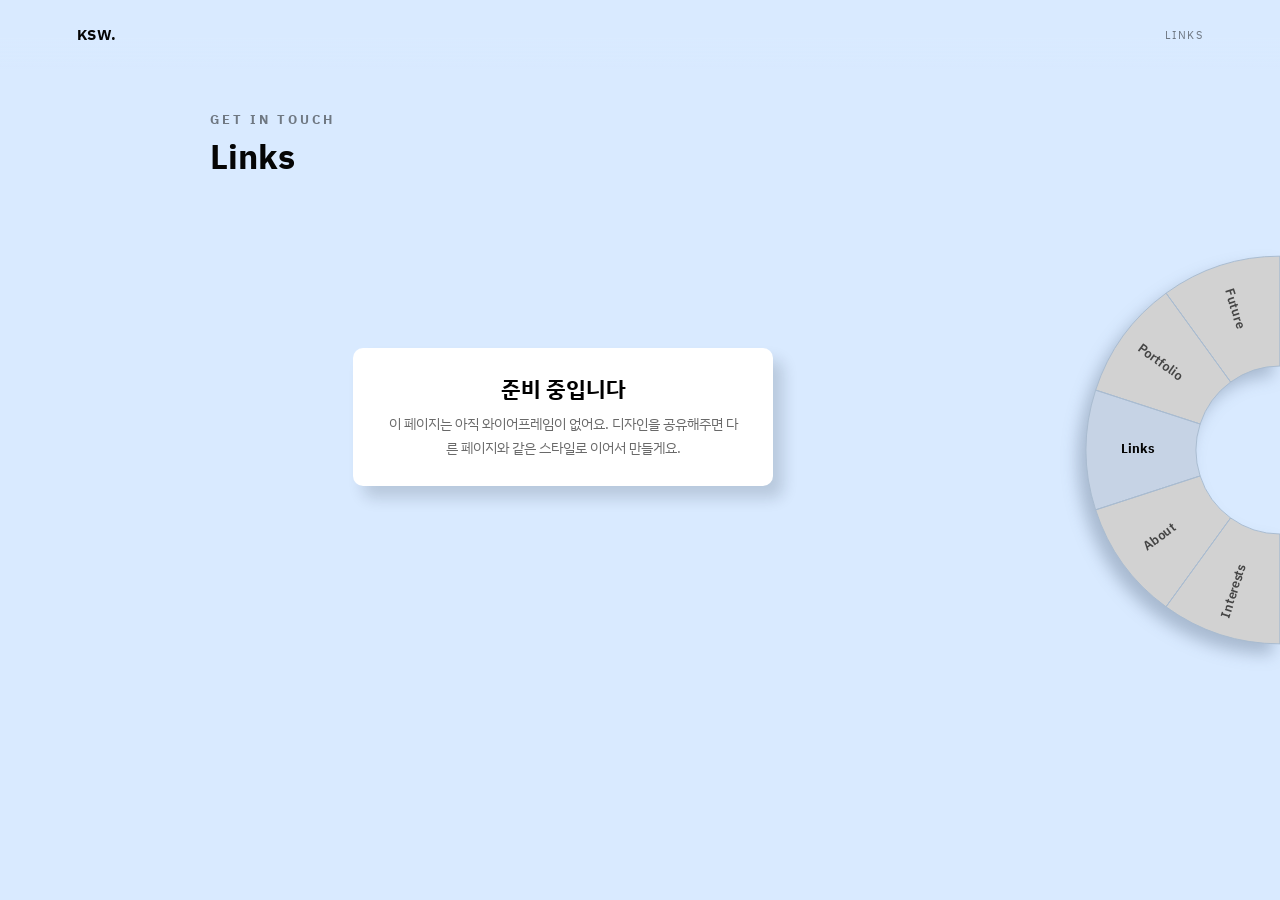
==== links.html @ 8eec10b5 "1st commit" ====
<!doctype html>
<html lang="ko">
  <head>
    <meta charset="UTF-8" />
    <meta name="viewport" content="width=device-width, initial-scale=1.0" />
    <title>Links — 김승원</title>
    <link rel="stylesheet" href="Styles/Default_styles.css" />
    <link rel="stylesheet" href="Styles/wheel-menu.css" />
    <link rel="stylesheet" href="Styles/subpage.css" />
    <script src="Scripts/wheel-menu.js" defer></script>
  </head>
  <body class="subpage-body">
    <nav class="subpage-nav">
      <a class="subpage-logo" href="index.html">KSW</a>
      <span class="subpage-crumb">Links</span>
    </nav>

    <main class="subpage-page">
      <nav class="wheel-wrap" data-wheel-menu data-active="Links" aria-label="주요 메뉴">
        <svg viewBox="0 0 520 520" preserveAspectRatio="none" xmlns="http://www.w3.org/2000/svg"></svg>
      </nav>

      <div class="subpage-container">
        <div>
          <p class="subpage-eyebrow">Get In Touch</p>
          <h1 class="subpage-title">Links</h1>
        </div>

        <div class="stub-panel">
          <div class="content-card">
            <h2>준비 중입니다</h2>
            <p>이 페이지는 아직 와이어프레임이 없어요. 디자인을 공유해주면 다른 페이지와 같은 스타일로 이어서 만들게요.</p>
          </div>
        </div>
      </div>
    </main>
  </body>
</html>
---- Styles/Default_styles.css ----
@import url('https://fonts.googleapis.com/css2?family=IBM+Plex+Sans+KR:wght@300;400;500;600;700;800;900&display=swap');

:root {
  --page-bg: #dce9fb;
  --box: #adadad;
  --ink: #050505;
  --wheel: #c7c7c7;
  --wheel-line: #1a1a1a;
}

/* Design system variables from spec */
:root {
  --design-bg: #d9eaff;
  --base-gap: 45px;
  --wide-gap: 70px;
  --shadow-x: 10px;
  --shadow-y: 12px;
  --shadow-blur: 15px;
  --shadow-color: rgba(15, 24, 38, 0.16);
  --font-ui: "IBM Plex Sans KR", Pretendard, "Noto Sans KR", Arial, sans-serif;
  --text-regular-size: 25px;
  --text-emphasis-size: 45px;
  --text-subject-size: 70px;
  --text-regular-leading: 45px;
  --text-emphasis-leading: 45px;
  --text-subject-leading: 70px;
}

* {
  box-sizing: border-box;
}

/* smooth crossfade + gentle scale when navigating between pages */
@view-transition {
  navigation: auto;
}
@keyframes vt-fade-in {
  from {
    opacity: 0;
    transform: scale(0.98);
  }
  to {
    opacity: 1;
    transform: scale(1);
  }
}
@keyframes vt-fade-out {
  from {
    opacity: 1;
    transform: scale(1);
  }
  to {
    opacity: 0;
    transform: scale(1.02);
  }
}
::view-transition-old(root) {
  animation: 280ms cubic-bezier(0.4, 0, 0.2, 1) both vt-fade-out;
}
::view-transition-new(root) {
  animation: 280ms cubic-bezier(0.4, 0, 0.2, 1) both vt-fade-in;
}

html,
body {
  margin: 0;
  min-height: 100%;
}

body {
  min-width: 320px;
  overflow: hidden;
  background: var(--page-bg);
  font-family: var(--font-ui);
  -webkit-font-smoothing: antialiased;
  -moz-osx-font-smoothing: grayscale;
}

.intro-page {
  position: relative;
  min-height: 100vh;
  overflow: hidden;
  background: var(--page-bg);
  display: flex;
  align-items: center;
  justify-content: center;
  padding: 40px 0;
}

.photo-stack {
  position: absolute;
  left: 6.5%;
  top: 18%;
  width: 300px;
  height: 360px;
}

.photo-card {
  position: absolute;
  margin: 0;
  background: #c4c4c4;
  border: 1.5px solid rgba(15, 24, 38, 0.24);
  box-shadow: 14px 16px 32px rgba(0, 0, 0, 0.18);
}

.photo-card--note {
  z-index: 3;
  left: 0;
  top: 0;
  width: 150px;
  height: 150px;
  display: grid;
  place-items: center;
}
.photo-card--middle {
  z-index: 2;
  left: 100px;
  top: 92px;
  width: 170px;
  height: 160px;
}
.photo-card--bottom {
  z-index: 1;
  left: 38px;
  top: 230px;
  width: 220px;
  height: 150px;
}
.photo-card figcaption {
  padding: 1rem;
  color: #1d1d1d;
  font-size: clamp(0.95rem, 1.25vw, 1.05rem);
  font-weight: 600;
  line-height: 1.45;
  text-align: center;
}

.intro-copy {
  position: absolute;
  top: 50%;
  left: 50%;
  transform: translate(-50%, -50%);
  width: min(780px, 84vw);
  z-index: 2;
  text-align: center;
  color: var(--ink);
}
.intro-role {
  margin: 0;
  font-size: clamp(2.6rem, 4vw, 4.4rem);
  font-weight: 800;
  line-height: 1.08;
  letter-spacing: 0.02em;
  text-transform: uppercase;
}
.intro-name {
  position: relative;
  margin: 0.35rem 0 0;
  font-size: clamp(5.8rem, 11vw, 9.8rem);
  font-weight: 900;
  line-height: 0.92;
  letter-spacing: -0.12em;
  text-shadow: 10px 12px 20px rgba(0, 0, 0, 0.18);
}

.wheel-wrap {
  position: absolute;
  top: 50%;
  right: 5.5%;
  margin: 0;
  width: min(340px, 28vw);
  aspect-ratio: 360 / 520;
  transform: translateY(-50%);
}

.page-anchor-section {
  margin: 0 auto 1.5rem;
  padding: 1.25rem 1.5rem;
  max-width: 44rem;
  background: rgba(255, 255, 255, 0.74);
  border: 1px solid rgba(15, 24, 38, 0.16);
  border-radius: 16px;
  box-shadow: 0 10px 24px rgba(15, 24, 38, 0.1);
}

.page-anchor-section h2 {
  margin: 0 0 0.4rem;
  font-size: clamp(1.2rem, 2vw, 1.6rem);
}

.page-anchor-section p {
  margin: 0;
  line-height: 1.6;
}

.wheel-wrap svg {
  width: 100%;
  height: 100%;
  overflow: visible;
}

.wedge-group {
  cursor: pointer;
  transition: transform 0.2s ease;
}

.wedge-path {
  fill: var(--wheel);
  stroke: var(--wheel-line);
  stroke-width: 1.4px;
  transition: fill 0.2s ease;
}

.wedge-group:hover .wedge-path,
.wedge-group:focus-within .wedge-path {
  fill: #9fb4ce;
}

.wedge-label {
  font-family: inherit;
  font-weight: 600;
  font-size: 15px;
  fill: #3a3a3a;
  pointer-events: none;
}

.wedge-label-active {
  font-size: 19px;
  font-weight: 800;
  fill: var(--ink);
}

@media (max-width: 700px) {
  body {
    overflow-x: hidden;
    overflow-y: auto;
  }
  .intro-page {
    min-height: 780px;
  }
  .photo-stack {
    left: 6%;
    top: 43%;
    width: 51%;
    height: 42%;
  }
  .intro-copy {
    top: 9%;
    left: 6%;
    text-align: left;
  }
  .intro-role {
    font-size: clamp(1.8rem, 8vw, 2.5rem);
  }
  .intro-name {
    font-size: clamp(5.2rem, 22vw, 7rem);
  }
  .wheel-wrap {
    top: auto;
    right: -28%;
    bottom: 5%;
    width: min(360px, 70vw);
  }
}
---- Styles/wheel-menu.css ----
/* Reusable semicircular wheel menu. Override .wheel-wrap placement per page as needed. */
.wheel-wrap {
  --wheel-fill: #d2d2d2;
  --wheel-divider: #a9bbd0;
  --wheel-hover: #9fb4ce;
  --wheel-label: #454545;
  --wheel-active: #050505;
  --wheel-base-width: 360px;
  --wheel-base-height: 520px;
  --wheel-base-font: 25px;
  --wheel-base-active-font: 31px;
  position: fixed;
  top: 50%;
  right: 0;
  margin: 0;
  width: min(420px, 36vw);
  aspect-ratio: var(--wheel-base-width) / var(--wheel-base-height);
  transform: translateY(-50%);
  z-index: 4;
  pointer-events: none;
}

.wheel-wrap svg {
  width: 100%;
  height: 100%;
  display: block;
  margin: 0;
  padding: 0;
  overflow: visible;
  pointer-events: auto;
  filter: drop-shadow(-8px 10px 8px rgba(42, 61, 85, 0.28));
  transform-box: fill-box;
  transform-origin: center center;
}

.wheel-wrap.wheel-transitioning svg {
  animation: wheel-spin 0.52s ease-in-out forwards;
}

@keyframes wheel-spin {
  from {
    transform: rotate(0deg);
  }
  to {
    transform: rotate(360deg);
  }
}

.wheel-wrap a {
  text-decoration: none;
}

.wedge-group {
  cursor: pointer;
  transition: transform 0.2s ease;
  transform-origin: center center;
  pointer-events: auto;
}

.wedge-path {
  fill: var(--wheel-fill);
  stroke: var(--wheel-divider);
  stroke-width: 1.2px;
  transition: fill 0.2s ease;
}

.wedge-path-active {
  fill: #c6d3e5;
}

.wedge-group:hover .wedge-path,
.wedge-group:focus-within .wedge-path {
  fill: var(--wheel-hover);
}

.wheel-divider {
  stroke: var(--wheel-divider);
  stroke-width: 1px;
  pointer-events: none;
}

.wedge-label {
  font-family: "IBM Plex Sans KR", Arial, sans-serif;
  font-size: calc(var(--wheel-base-font) * (100vw / 1728));
  font-weight: 600;
  fill: var(--wheel-label);
  pointer-events: none;
}

.wedge-label-active {
  font-size: calc(var(--wheel-base-active-font) * (100vw / 1728));
  font-weight: 700;
  fill: var(--wheel-active);
}

.wheel-hub {
  fill: transparent;
  stroke: none;
}
---- Styles/subpage.css ----
/* ============================================================
   subpage.css — shared foundation for every content page
   (About / Interests / Future / Portfolio / Links).

   Load order on a subpage:
     Default_styles.css  -> global tokens + hero page
     wheel-menu.css       -> the wheel nav component
     subpage.css           -> THIS file: shared subpage layout
     [page].css (optional)-> page-specific tweaks (e.g. about.css)
   ============================================================ */

body.subpage-body {
  overflow-x: hidden;
  overflow-y: auto;
  background: var(--design-bg, var(--page-bg));
}

.subpage-page {
  position: relative;
  min-height: 100vh;
  padding: 110px max(6vw, 40px) 140px;
  display: block;
}

/* sticky top bar: site logo + current page name */
.subpage-nav {
  position: fixed;
  top: 0;
  left: 0;
  right: 0;
  display: flex;
  align-items: center;
  justify-content: space-between;
  padding: 24px max(6vw, 40px);
  z-index: 30;
  background: linear-gradient(var(--design-bg, var(--page-bg)) 55%, transparent);
  pointer-events: none;
}
.subpage-nav a,
.subpage-nav span {
  pointer-events: auto;
}
.subpage-logo {
  font-weight: 800;
  font-size: 15px;
  letter-spacing: 0.5px;
  color: var(--ink);
  text-decoration: none;
}
.subpage-logo::after {
  content: ".";
}
.subpage-crumb {
  font-size: 11px;
  letter-spacing: 1.5px;
  text-transform: uppercase;
  color: rgba(5, 5, 5, 0.5);
}

/* main content column: leaves room on the right for the fixed wheel */
.subpage-container {
  width: min(860px, 94%);
  margin: 0 auto;
  padding-right: min(160px, 12vw);
  display: flex;
  flex-direction: column;
  gap: var(--wide-gap, 56px);
}

.subpage-eyebrow {
  font-weight: 800;
  font-size: 12.5px;
  letter-spacing: 3px;
  text-transform: uppercase;
  color: rgba(5, 5, 5, 0.5);
  margin: 0 0 6px;
}
.subpage-title {
  margin: 0;
  font-size: clamp(24px, 3vw, 34px);
  font-weight: 800;
  color: var(--ink);
}

/* generic white content card */
.content-card {
  background: #fff;
  border-radius: 10px;
  padding: 26px 30px;
  margin-bottom: 24px;
  box-shadow: var(--shadow-x, 10px) var(--shadow-y, 12px) var(--shadow-blur, 15px)
    var(--shadow-color, rgba(15, 24, 38, 0.16));
}

/* placeholder for a photo not yet supplied */
.placeholder-photo {
  background: var(--box, #adadad);
  border: 1.5px solid rgba(15, 24, 38, 0.24);
  box-shadow: var(--shadow-x, 10px) var(--shadow-y, 12px) var(--shadow-blur, 15px)
    var(--shadow-color, rgba(15, 24, 38, 0.16));
  display: flex;
  align-items: center;
  justify-content: center;
  flex-direction: column;
  gap: 8px;
  text-align: center;
  color: #2b2b2b;
  flex-shrink: 0;
}
.placeholder-photo svg {
  width: 30px;
  height: 30px;
  opacity: 0.55;
}
.placeholder-photo span {
  font-size: 12px;
  line-height: 1.5;
  padding: 0 10px;
}

/* two-photo overlapping collage, used by interest cards etc. */
.photo-collage {
  position: relative;
  flex: 0 0 150px;
  width: 150px;
  height: 150px;
}
.photo-collage .placeholder-photo {
  position: absolute;
}
.photo-collage .collage-back {
  left: 0;
  top: 20%;
  width: 78%;
  height: 80%;
  z-index: 1;
}
.photo-collage .collage-front {
  right: 0;
  top: 0;
  width: 56%;
  height: 56%;
  z-index: 2;
}

/* a row pairing a photo (placeholder or collage) with a text card */
.info-row {
  display: flex;
  gap: 22px;
  align-items: stretch;
}
.info-row.reverse {
  flex-direction: row-reverse;
}
.info-row .content-card {
  flex: 1;
  display: flex;
  flex-direction: column;
  justify-content: center;
  gap: 8px;
}
.info-row-title {
  font-size: 18px;
  font-weight: 800;
  color: var(--ink);
}
.info-row-text {
  margin: 0;
  font-size: 13.5px;
  line-height: 1.75;
  color: rgba(5, 5, 5, 0.65);
}

/* a wide, emphasized quote banner */
.quote-card {
  background: #fff;
  border-radius: 12px;
  box-shadow: 0 24px 64px rgba(15, 24, 38, 0.18);
  padding: 36px 40px;
  text-align: center;
}
.quote-card p {
  margin: 0;
  font-weight: 900;
  font-size: var(--text-emphasis-size, 32px);
  line-height: var(--text-emphasis-leading, 1.4);
}

/* typography scale (design spec) */
.text-regular {
  font-size: var(--text-regular-size, 16px);
  line-height: var(--text-regular-leading, 1.6);
  font-weight: 400;
}
.text-emphasis {
  font-size: var(--text-emphasis-size, 22px);
  line-height: var(--text-emphasis-leading, 1.4);
  font-weight: 700;
}
.text-subject {
  font-size: var(--text-subject-size, 34px);
  line-height: var(--text-subject-leading, 1.15);
  font-weight: 900;
}

/* image size utilities (design spec) */
.img-small {
  width: 200px;
  height: 200px;
  object-fit: cover;
}
.img-medium {
  width: 300px;
  height: 300px;
  object-fit: cover;
}
.img-large {
  width: 600px;
  height: 400px;
  object-fit: cover;
}

/* textbox size utilities (design spec) */
.box-main {
  width: 100%;
  max-width: 700px;
  min-height: 300px;
  border-radius: 10px;
}
.box-sub {
  width: 100%;
  max-width: 700px;
  min-height: 250px;
  border-radius: 10px;
}
.box-medium {
  width: 100%;
  max-width: 700px;
  min-height: 200px;
  border-radius: 10px;
}
.box-link {
  width: 100%;
  max-width: 700px;
  min-height: 100px;
  border-radius: 10px;
}

/* "coming soon" placeholder used by pages not designed yet */
.stub-panel {
  min-height: 40vh;
  display: flex;
  align-items: center;
  justify-content: center;
  text-align: center;
}
.stub-panel .content-card {
  max-width: 420px;
}
.stub-panel h2 {
  margin: 0 0 8px;
  font-size: 22px;
  font-weight: 800;
}
.stub-panel p {
  margin: 0;
  font-size: 14px;
  line-height: 1.7;
  color: rgba(5, 5, 5, 0.6);
}

/* wheel fixed to the right edge, always visible while scrolling */
.subpage-page .wheel-wrap {
  position: fixed;
  top: 50%;
  right: 0;
  transform: translateY(-50%);
  z-index: 40;
}

@media (max-width: 900px) {
  .subpage-page {
    padding: 90px 24px 260px;
  }
  .subpage-container {
    padding-right: 0;
  }
  .info-row,
  .info-row.reverse {
    flex-direction: column;
  }
  .photo-collage {
    width: 100%;
    height: 140px;
  }
  .subpage-page .wheel-wrap {
    position: fixed;
    top: auto;
    bottom: 4px;
    right: -26%;
    transform: none;
    width: min(360px, 70vw);
    opacity: 0.92;
  }
}
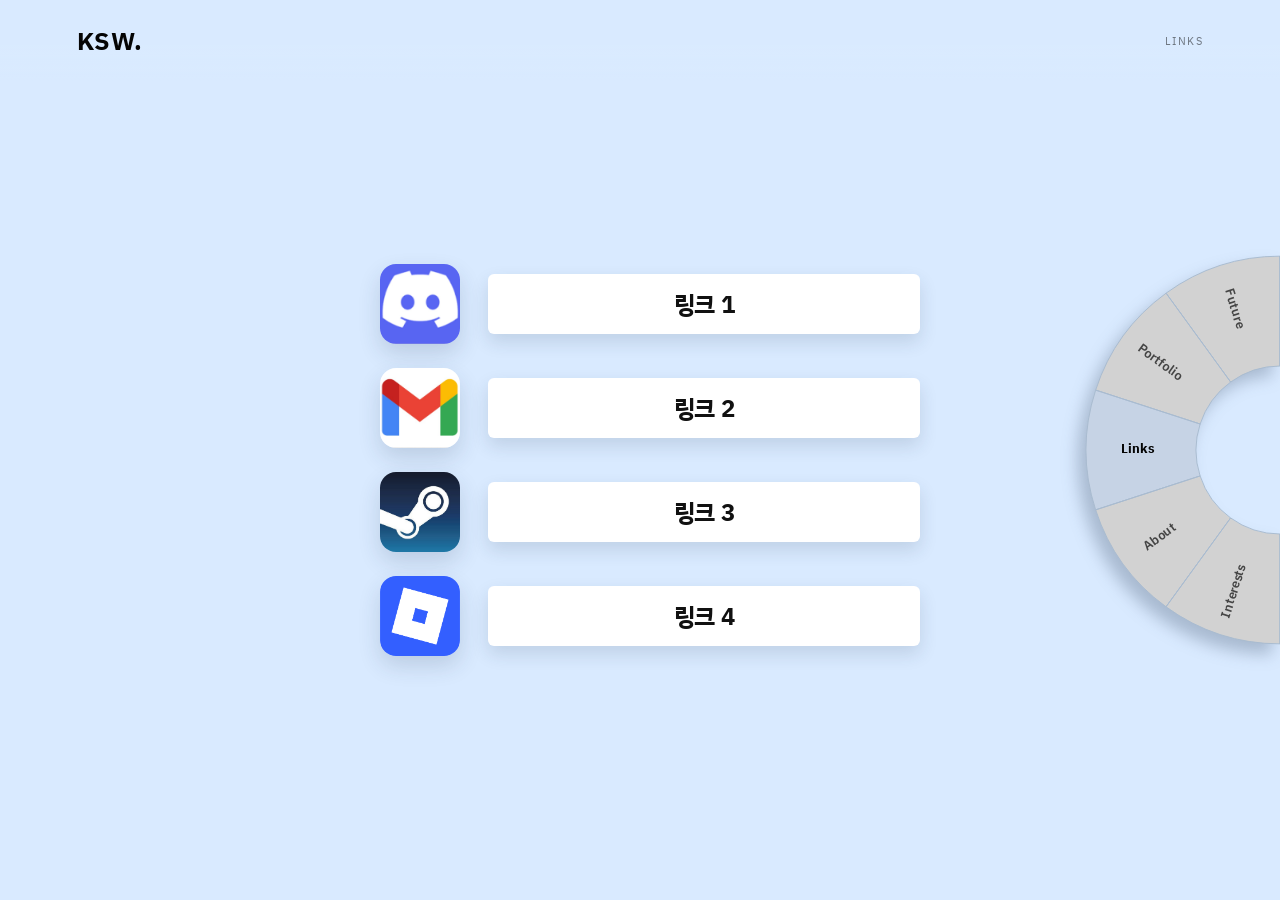
==== commit ae335480: "9th commit" ====
--- a/links.html
+++ b/links.html
@@ -7,31 +7,52 @@
     <link rel="stylesheet" href="Styles/Default_styles.css" />
     <link rel="stylesheet" href="Styles/wheel-menu.css" />
     <link rel="stylesheet" href="Styles/subpage.css" />
+    <link rel="stylesheet" href="Styles/links.css" />
     <script src="Scripts/wheel-menu.js" defer></script>
   </head>
-  <body class="subpage-body">
+  <body class="subpage-body links-body">
     <nav class="subpage-nav">
       <a class="subpage-logo" href="index.html">KSW</a>
       <span class="subpage-crumb">Links</span>
     </nav>
 
-    <main class="subpage-page">
+    <main class="subpage-page links-page">
       <nav class="wheel-wrap" data-wheel-menu data-active="Links" aria-label="주요 메뉴">
         <svg viewBox="0 0 520 520" preserveAspectRatio="none" xmlns="http://www.w3.org/2000/svg"></svg>
       </nav>
 
-      <div class="subpage-container">
-        <div>
-          <p class="subpage-eyebrow">Get In Touch</p>
-          <h1 class="subpage-title">Links</h1>
-        </div>
+      <div class="links-container">
+        <!-- 링크 1: Discord -->
+        <a class="link-item-row" href="#" target="_blank" rel="noopener noreferrer" aria-label="링크 1 (Discord)">
+          <img src="Images/Discord.jpg" alt="Discord" class="link-icon-img" />
+          <div class="link-bar-card">
+            <span class="link-bar-text">링크 1</span>
+          </div>
+        </a>
 
-        <div class="stub-panel">
-          <div class="content-card">
-            <h2>준비 중입니다</h2>
-            <p>이 페이지는 아직 와이어프레임이 없어요. 디자인을 공유해주면 다른 페이지와 같은 스타일로 이어서 만들게요.</p>
+        <!-- 링크 2: Gmail -->
+        <a class="link-item-row" href="#" target="_blank" rel="noopener noreferrer" aria-label="링크 2 (Gmail)">
+          <img src="Images/Gmail.jpg" alt="Gmail" class="link-icon-img" />
+          <div class="link-bar-card">
+            <span class="link-bar-text">링크 2</span>
           </div>
-        </div>
+        </a>
+
+        <!-- 링크 3: Steam -->
+        <a class="link-item-row" href="#" target="_blank" rel="noopener noreferrer" aria-label="링크 3 (Steam)">
+          <img src="Images/Steam.jpg" alt="Steam" class="link-icon-img" />
+          <div class="link-bar-card">
+            <span class="link-bar-text">링크 3</span>
+          </div>
+        </a>
+
+        <!-- 링크 4: Roblox -->
+        <a class="link-item-row" href="#" target="_blank" rel="noopener noreferrer" aria-label="링크 4 (Roblox)">
+          <img src="Images/Roblox.png" alt="Roblox" class="link-icon-img" />
+          <div class="link-bar-card">
+            <span class="link-bar-text">링크 4</span>
+          </div>
+        </a>
       </div>
     </main>
   </body>
--- a/Styles/Default_styles.css
+++ b/Styles/Default_styles.css
@@ -24,6 +24,8 @@
   --text-regular-leading: 45px;
   --text-emphasis-leading: 45px;
   --text-subject-leading: 70px;
+  --Default--Row--Int: calc(100vw / 1728);
+  --Default--Column--Int: calc(100vw / 1117);
 }
 
 * {
@@ -34,29 +36,35 @@
 @view-transition {
   navigation: auto;
 }
+
 @keyframes vt-fade-in {
   from {
     opacity: 0;
     transform: scale(0.98);
   }
+
   to {
     opacity: 1;
     transform: scale(1);
   }
 }
+
 @keyframes vt-fade-out {
   from {
     opacity: 1;
     transform: scale(1);
   }
+
   to {
     opacity: 0;
     transform: scale(1.02);
   }
 }
+
 ::view-transition-old(root) {
   animation: 280ms cubic-bezier(0.4, 0, 0.2, 1) both vt-fade-out;
 }
+
 ::view-transition-new(root) {
   animation: 280ms cubic-bezier(0.4, 0, 0.2, 1) both vt-fade-in;
 }
@@ -112,6 +120,7 @@
   display: grid;
   place-items: center;
 }
+
 .photo-card--middle {
   z-index: 2;
   left: 100px;
@@ -119,6 +128,7 @@
   width: 170px;
   height: 160px;
 }
+
 .photo-card--bottom {
   z-index: 1;
   left: 38px;
@@ -126,6 +136,7 @@
   width: 220px;
   height: 150px;
 }
+
 .photo-card figcaption {
   padding: 1rem;
   color: #1d1d1d;
@@ -145,6 +156,7 @@
   text-align: center;
   color: var(--ink);
 }
+
 .intro-role {
   margin: 0;
   font-size: clamp(2.6rem, 4vw, 4.4rem);
@@ -153,6 +165,7 @@
   letter-spacing: 0.02em;
   text-transform: uppercase;
 }
+
 .intro-name {
   position: relative;
   margin: 0.35rem 0 0;
@@ -235,30 +248,36 @@
     overflow-x: hidden;
     overflow-y: auto;
   }
+
   .intro-page {
     min-height: 780px;
   }
+
   .photo-stack {
     left: 6%;
     top: 43%;
     width: 51%;
     height: 42%;
   }
+
   .intro-copy {
     top: 9%;
     left: 6%;
     text-align: left;
   }
+
   .intro-role {
     font-size: clamp(1.8rem, 8vw, 2.5rem);
   }
+
   .intro-name {
     font-size: clamp(5.2rem, 22vw, 7rem);
   }
+
   .wheel-wrap {
     top: auto;
     right: -28%;
     bottom: 5%;
     width: min(360px, 70vw);
   }
-}
+}
--- a/Styles/wheel-menu.css
+++ b/Styles/wheel-menu.css
@@ -33,17 +33,10 @@
   transform-origin: center center;
 }
 
-.wheel-wrap.wheel-transitioning svg {
-  animation: wheel-spin 0.52s ease-in-out forwards;
-}
-
-@keyframes wheel-spin {
-  from {
-    transform: rotate(0deg);
-  }
-  to {
-    transform: rotate(360deg);
-  }
+.wheel-disc {
+  transform-box: view-box;
+  transform-origin: 520px 260px;
+  transition: transform 0.42s cubic-bezier(0.34, 1.25, 0.64, 1);
 }
 
 .wheel-wrap a {
@@ -85,6 +78,7 @@
   font-weight: 600;
   fill: var(--wheel-label);
   pointer-events: none;
+  transition: fill 0.3s ease, font-size 0.3s ease, font-weight 0.3s ease;
 }
 
 .wedge-label-active {
@@ -97,3 +91,25 @@
   fill: transparent;
   stroke: none;
 }
+
+@media (max-width: 768px) {
+  .wheel-wrap {
+    position: fixed;
+    top: auto;
+    bottom: 10px;
+    left: 50%;
+    right: auto;
+    transform: translateX(-50%) rotate(90deg);
+    width: min(360px, 88vw);
+    aspect-ratio: var(--wheel-base-width) / var(--wheel-base-height);
+    z-index: 100;
+  }
+
+  .wedge-label {
+    font-size: 15px; /* 모바일 일반 글씨체 15px */
+  }
+
+  .wedge-label-active {
+    font-size: 25px; /* 모바일 강조 글씨체 25px */
+  }
+}
--- a/Styles/subpage.css
+++ b/Styles/subpage.css
@@ -9,6 +9,12 @@
      [page].css (optional)-> page-specific tweaks (e.g. about.css)
    ============================================================ */
 
+
+:root {
+  --Default--Row--Int: calc(100vw / 1728);
+  --Default--Column--Int: calc(100vw / 1117);
+}
+
 body.subpage-body {
   overflow-x: hidden;
   overflow-y: auto;
@@ -36,20 +42,24 @@
   background: linear-gradient(var(--design-bg, var(--page-bg)) 55%, transparent);
   pointer-events: none;
 }
+
 .subpage-nav a,
 .subpage-nav span {
   pointer-events: auto;
 }
+
 .subpage-logo {
   font-weight: 800;
-  font-size: 15px;
+  font-size: 25px;
   letter-spacing: 0.5px;
   color: var(--ink);
   text-decoration: none;
 }
+
 .subpage-logo::after {
   content: ".";
 }
+
 .subpage-crumb {
   font-size: 11px;
   letter-spacing: 1.5px;
@@ -59,9 +69,8 @@
 
 /* main content column: leaves room on the right for the fixed wheel */
 .subpage-container {
-  width: min(860px, 94%);
+  width: 100%;
   margin: 0 auto;
-  padding-right: min(160px, 12vw);
   display: flex;
   flex-direction: column;
   gap: var(--wide-gap, 56px);
@@ -75,6 +84,7 @@
   color: rgba(5, 5, 5, 0.5);
   margin: 0 0 6px;
 }
+
 .subpage-title {
   margin: 0;
   font-size: clamp(24px, 3vw, 34px);
@@ -84,20 +94,22 @@
 
 /* generic white content card */
 .content-card {
+  display: flex;
+  flex-direction: column;
+  align-items: center;
+  justify-content: center;
+  padding: 1vw;
+  margin: 1.5vw;
   background: #fff;
   border-radius: 10px;
-  padding: 26px 30px;
-  margin-bottom: 24px;
-  box-shadow: var(--shadow-x, 10px) var(--shadow-y, 12px) var(--shadow-blur, 15px)
-    var(--shadow-color, rgba(15, 24, 38, 0.16));
+  box-shadow: var(--shadow-x, 10px) var(--shadow-y, 12px) var(--shadow-blur, 15px) var(--shadow-color, rgba(15, 24, 38, 0.16));
 }
 
 /* placeholder for a photo not yet supplied */
 .placeholder-photo {
   background: var(--box, #adadad);
   border: 1.5px solid rgba(15, 24, 38, 0.24);
-  box-shadow: var(--shadow-x, 10px) var(--shadow-y, 12px) var(--shadow-blur, 15px)
-    var(--shadow-color, rgba(15, 24, 38, 0.16));
+  box-shadow: var(--shadow-x, 10px) var(--shadow-y, 12px) var(--shadow-blur, 15px) var(--shadow-color, rgba(15, 24, 38, 0.16));
   display: flex;
   align-items: center;
   justify-content: center;
@@ -107,11 +119,13 @@
   color: #2b2b2b;
   flex-shrink: 0;
 }
+
 .placeholder-photo svg {
   width: 30px;
   height: 30px;
   opacity: 0.55;
 }
+
 .placeholder-photo span {
   font-size: 12px;
   line-height: 1.5;
@@ -125,9 +139,11 @@
   width: 150px;
   height: 150px;
 }
+
 .photo-collage .placeholder-photo {
   position: absolute;
 }
+
 .photo-collage .collage-back {
   left: 0;
   top: 20%;
@@ -135,6 +151,7 @@
   height: 80%;
   z-index: 1;
 }
+
 .photo-collage .collage-front {
   right: 0;
   top: 0;
@@ -149,9 +166,11 @@
   gap: 22px;
   align-items: stretch;
 }
+
 .info-row.reverse {
   flex-direction: row-reverse;
 }
+
 .info-row .content-card {
   flex: 1;
   display: flex;
@@ -159,11 +178,13 @@
   justify-content: center;
   gap: 8px;
 }
+
 .info-row-title {
   font-size: 18px;
   font-weight: 800;
   color: var(--ink);
 }
+
 .info-row-text {
   margin: 0;
   font-size: 13.5px;
@@ -179,6 +200,7 @@
   padding: 36px 40px;
   text-align: center;
 }
+
 .quote-card p {
   margin: 0;
   font-weight: 900;
@@ -192,11 +214,13 @@
   line-height: var(--text-regular-leading, 1.6);
   font-weight: 400;
 }
+
 .text-emphasis {
   font-size: var(--text-emphasis-size, 22px);
   line-height: var(--text-emphasis-leading, 1.4);
   font-weight: 700;
 }
+
 .text-subject {
   font-size: var(--text-subject-size, 34px);
   line-height: var(--text-subject-leading, 1.15);
@@ -209,14 +233,16 @@
   height: 200px;
   object-fit: cover;
 }
+
 .img-medium {
   width: 300px;
   height: 300px;
   object-fit: cover;
 }
+
 .img-large {
-  width: 600px;
-  height: 400px;
+  width: calc(600 * --Default--Column--Int);
+  height: calc(400 * --Default--Row--Int);
   object-fit: cover;
 }
 
@@ -227,18 +253,21 @@
   min-height: 300px;
   border-radius: 10px;
 }
+
 .box-sub {
   width: 100%;
   max-width: 700px;
   min-height: 250px;
   border-radius: 10px;
 }
+
 .box-medium {
   width: 100%;
   max-width: 700px;
   min-height: 200px;
   border-radius: 10px;
 }
+
 .box-link {
   width: 100%;
   max-width: 700px;
@@ -254,14 +283,17 @@
   justify-content: center;
   text-align: center;
 }
+
 .stub-panel .content-card {
   max-width: 420px;
 }
+
 .stub-panel h2 {
   margin: 0 0 8px;
   font-size: 22px;
   font-weight: 800;
 }
+
 .stub-panel p {
   margin: 0;
   font-size: 14px;
@@ -278,28 +310,60 @@
   z-index: 40;
 }
 
-@media (max-width: 900px) {
+@media (max-width: 768px) {
+  :root {
+    --text-regular-size: 15px;
+    --text-emphasis-size: 25px;
+    --text-subject-size: 40px;
+  }
+
   .subpage-page {
-    padding: 90px 24px 260px;
-  }
+    padding: 85px 20px 260px;
+  }
+
   .subpage-container {
     padding-right: 0;
   }
+
+  .subpage-title {
+    font-size: 40px; /* 모바일 주제 글씨체 40px */
+  }
+
+  .subpage-eyebrow {
+    font-size: 15px; /* 모바일 일반 글씨체 15px */
+  }
+
+  .info-row-title,
+  .zz-motto,
+  .int-title {
+    font-size: 25px; /* 모바일 강조 글씨체 25px */
+  }
+
+  .info-row-text,
+  .zz-text,
+  .int-text {
+    font-size: 15px; /* 모바일 일반 글씨체 15px */
+  }
+
   .info-row,
   .info-row.reverse {
     flex-direction: column;
   }
+
   .photo-collage {
     width: 100%;
     height: 140px;
   }
+
+  /* 모바일 화면 하단 중앙 고정 휠 */
   .subpage-page .wheel-wrap {
     position: fixed;
     top: auto;
-    bottom: 4px;
-    right: -26%;
-    transform: none;
-    width: min(360px, 70vw);
-    opacity: 0.92;
-  }
-}
+    bottom: 10px;
+    left: 50%;
+    right: auto;
+    transform: translateX(-50%) rotate(90deg);
+    width: min(360px, 88vw);
+    z-index: 100;
+  }
+}
--- a/Styles/links.css
+++ b/Styles/links.css
@@ -0,0 +1,123 @@
+/* ============================================================
+   links.css — Styles for Links page
+   ============================================================ */
+
+.links-body {
+  background-color: #dceaf7;
+}
+
+.links-page {
+  min-height: 100vh;
+  display: flex;
+  align-items: center;
+  padding-top: 100px;
+  padding-bottom: 80px;
+  padding-left: max(26vw, 380px); /* 데스크톱 패딩 추가 확대 */
+  padding-right: max(22vw, 360px);
+}
+
+.links-container {
+  display: flex;
+  flex-direction: column;
+  gap: 24px;
+  width: 100%;
+  max-width: 600px;
+}
+
+.link-item-row {
+  display: flex;
+  align-items: center;
+  gap: 28px;
+  text-decoration: none;
+  cursor: pointer;
+  transition: transform 0.22s cubic-bezier(0.25, 1, 0.5, 1);
+}
+
+.link-item-row:hover {
+  transform: translateX(6px);
+}
+
+/* Icon Image */
+.link-icon-img {
+  width: 80px;
+  height: 80px;
+  flex-shrink: 0;
+  border-radius: 16px;
+  object-fit: cover;
+  box-shadow: 0 10px 22px rgba(35, 55, 80, 0.16);
+  transition: transform 0.22s ease, box-shadow 0.22s ease;
+}
+
+.link-item-row:hover .link-icon-img {
+  box-shadow: 0 14px 28px rgba(35, 55, 80, 0.24);
+}
+
+/* Right White Bar Card */
+.link-bar-card {
+  flex: 1;
+  height: 60px;
+  background: #ffffff;
+  border-radius: 6px;
+  display: flex;
+  align-items: center;
+  justify-content: center;
+  box-shadow: 0 8px 18px rgba(35, 55, 80, 0.14);
+  transition: box-shadow 0.22s ease, background-color 0.22s ease;
+}
+
+.link-item-row:hover .link-bar-card {
+  box-shadow: 0 12px 26px rgba(35, 55, 80, 0.22);
+}
+
+.link-bar-text {
+  font-family: "IBM Plex Sans KR", Arial, sans-serif;
+  font-size: 24px;
+  font-weight: 800;
+  color: #111111;
+  letter-spacing: -0.3px;
+}
+
+/* 모바일 반응형 규격 (글씨체: 일반 15px / 강조 25px / 주제 40px) */
+@media (max-width: 768px) {
+  .links-page {
+    padding-top: 85px;
+    padding-bottom: 230px;
+    padding-left: 20px;
+    padding-right: 20px;
+    align-items: flex-start;
+    justify-content: center;
+  }
+
+  .links-container {
+    max-width: 100%;
+    margin: 10px auto 0;
+    gap: 16px;
+  }
+
+  .link-item-row {
+    gap: 14px;
+    width: 100%;
+  }
+
+  .link-item-row:hover {
+    transform: translateY(-2px);
+  }
+
+  .link-icon-img {
+    width: 50px;
+    height: 50px;
+    border-radius: 12px;
+    box-shadow: 0 6px 14px rgba(35, 55, 80, 0.14);
+  }
+
+  .link-bar-card {
+    height: 50px;
+    border-radius: 6px;
+    box-shadow: 0 5px 14px rgba(35, 55, 80, 0.12);
+  }
+
+  .link-bar-text {
+    font-size: 15px; /* 모바일 일반 글씨체 규격 15px */
+    font-weight: 700;
+  }
+}
